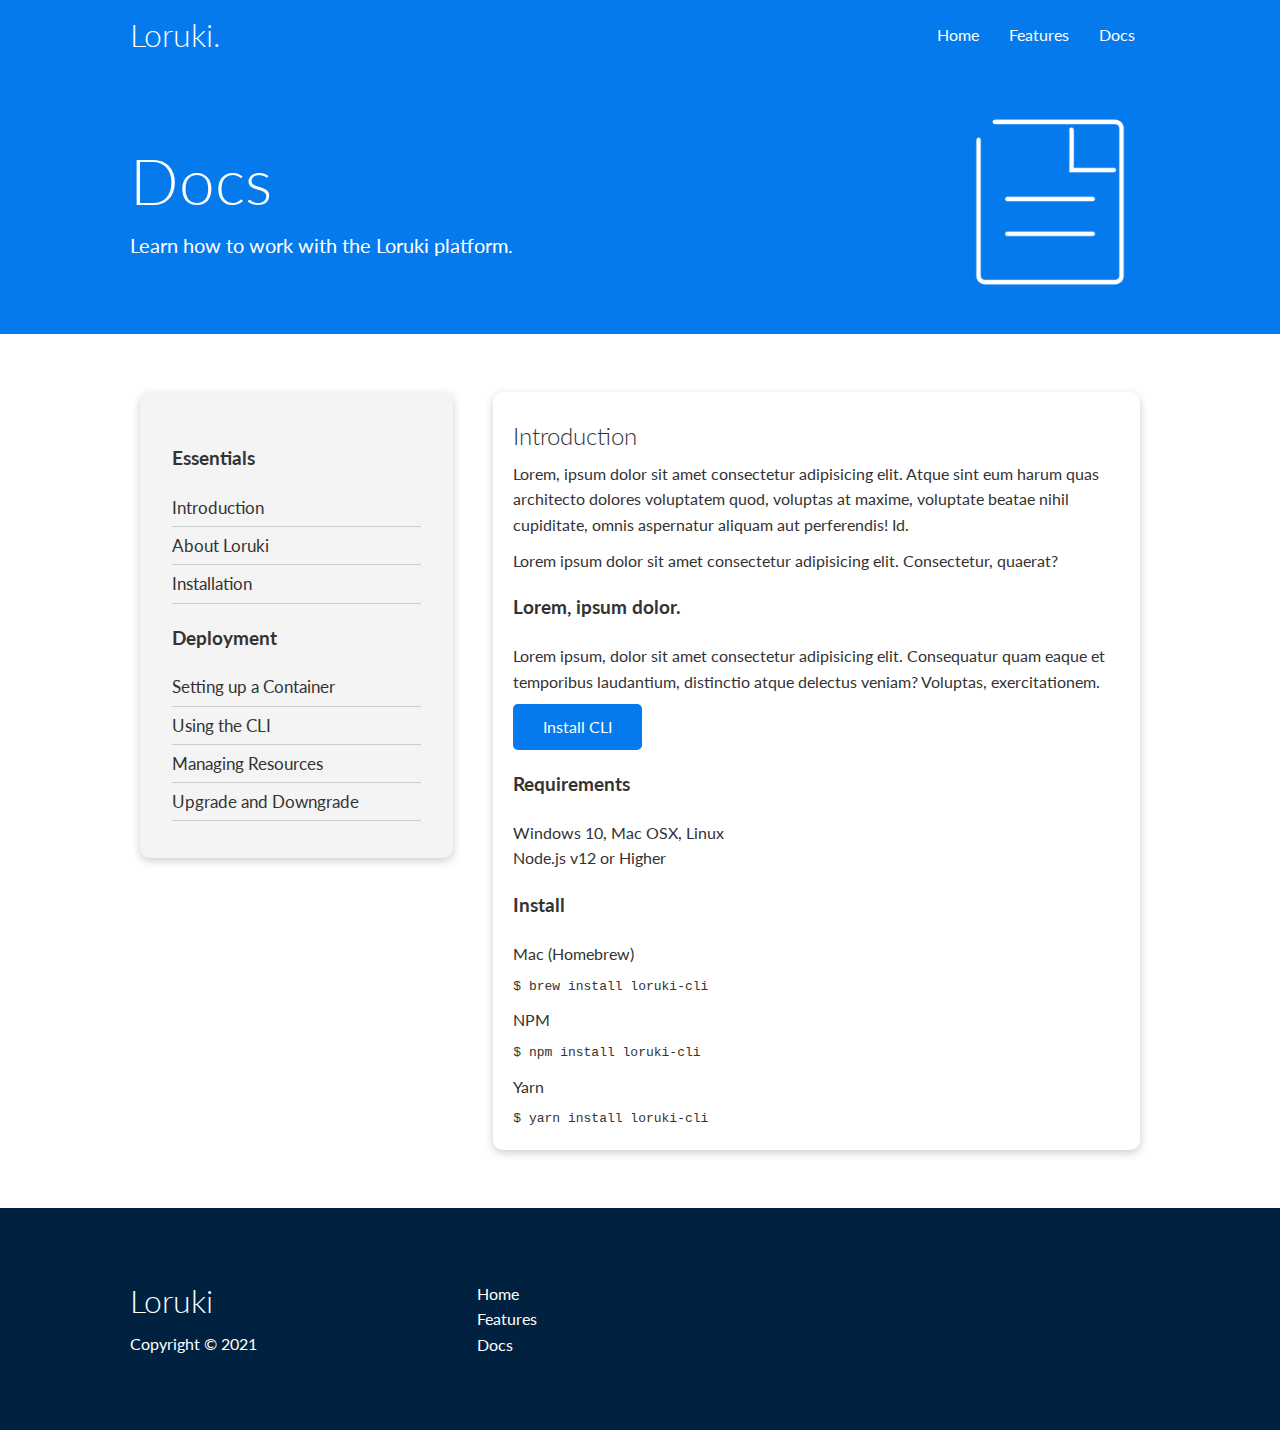
==== docs.html @ a6b39301 "Add docs page" ====
<!DOCTYPE html>
<html lang="en">
  <head>
    <meta charset="utf-8" />
    <meta name="viewport" content="width=device-width, initial-scale=1.0" />
    <link
      rel="stylesheet"
      href="https://cdnjs.cloudflare.com/ajax/libs/font-awesome/5.15.2/css/all.min.css"
      integrity="sha512-HK5fgLBL+xu6dm/Ii3z4xhlSUyZgTT9tuc/hSrtw6uzJOvgRr2a9jyxxT1ely+B+xFAmJKVSTbpM/CuL7qxO8w=="
      crossorigin="anonymous"
    />
    <link rel="stylesheet" type="text/css" href="./css/style.css" />
    <link rel="stylesheet" type="text/css" href="./css/utilities.css" />
    <title>Loruki | Cloud Hosting for Everyone</title>
  </head>
  <body>
    <!-- Navbar -->
    <div class="navbar">
      <div class="container flex">
        <h1 class="logo">Loruki.</h1>
        <nav>
          <ul>
            <li><a href="index.html">Home</a></li>
            <li><a href="features.html">Features</a></li>
            <li><a href="docs.html">Docs</a></li>
          </ul>
        </nav>
      </div>
    </div>

    <!-- Head -->
    <section class="docs-head bg-primary py-3">
      <div class="container grid">
        <div>
          <h1 class="xl">Docs</h1>
          <p class="lead">Learn how to work with the Loruki platform.</p>
        </div>
        <img src="./images/docs.png" alt="" />
      </div>
    </section>

    <!-- Main -->
    <section class="docs-main my-4">
      <div class="container grid">
        <div class="card bg-light p-3">
          <h3 class="my-2">Essentials</h3>
          <nav>
            <ul>
              <li><a href="#">Introduction</a></li>
              <li><a href="#">About Loruki</a></li>
              <li><a href="#">Installation</a></li>
            </ul>
          </nav>
          <h3 class="my-2">Deployment</h3>
          <nav>
            <ul>
              <li><a href="#">Setting up a Container</a></li>
              <li><a href="#">Using the CLI</a></li>
              <li><a href="#">Managing Resources</a></li>
              <li><a href="#">Upgrade and Downgrade</a></li>
            </ul>
          </nav>
        </div>
        <div class="card">
          <h2>Introduction</h2>
          <p>
            Lorem, ipsum dolor sit amet consectetur adipisicing elit. Atque sint
            eum harum quas architecto dolores voluptatem quod, voluptas at
            maxime, voluptate beatae nihil cupiditate, omnis aspernatur aliquam
            aut perferendis! Id.
          </p>
          
          <div class="alert alert-success">
            <i class="fas fa-info"></i>
            <p>
              Lorem ipsum dolor sit amet consectetur adipisicing elit.
              Consectetur, quaerat?
            </p>
          </div>
          
          <h3>Lorem, ipsum dolor.</h3>
          <p>
            Lorem ipsum, dolor sit amet consectetur adipisicing elit.
            Consequatur quam eaque et temporibus laudantium, distinctio atque
            delectus veniam? Voluptas, exercitationem.
          </p>
          <a href="#" class="btn btn-primary">Install CLI</a>

          <h3>Requirements</h3>
          <ul>
            <li>Windows 10, Mac OSX, Linux</li>
            <li>Node.js v12 or Higher</li>
          </ul>

          <h3>Install</h3>
          <p>Mac (Homebrew)</p>
          <pre><code>$ brew install loruki-cli</code></pre>
          <p>NPM</p>
          <pre><code>$ npm install loruki-cli</code></pre>
          <p>Yarn</p>
          <pre><code>$ yarn install loruki-cli</code></pre>
        </div>
      </div>
    </section>

    <!-- Footer -->
    <footer class="footer bg-dark py-5">
      <div class="container grid grid-3">
        <div>
          <h1>Loruki</h1>
          <p>Copyright &copy; 2021</p>
        </div>
        <nav>
          <ul>
            <li><a href="index.html">Home</a></li>
            <li><a href="features.html">Features</a></li>
            <li><a href="docs.html">Docs</a></li>
          </ul>
        </nav>
        <div class="social">
          <a href="#"><i class="fab fa-github fa-2x"></i></a>
          <a href="#"><i class="fab fa-facebook fa-2x"></i></a>
          <a href="#"><i class="fab fa-instagram fa-2x"></i></a>
          <a href="#"><i class="fab fa-twitter fa-2x"></i></a>
        </div>
      </div>
    </footer>
  </body>
</html>
---- css/style.css ----
@import url('https://fonts.googleapis.com/css2?family=Lato:wght@300&display=swap');

:root {
    --primary-color: #047aed;
    --secondary-color: #1c3fa8;
    --dark-color: #002240;
    --light-color: #f4f4f4;
}

* {
    box-sizing: border-box;
    padding: 0;
    margin: 0;
}

body {
    font-family: 'Lato', sans-serif;
    color: #333;
    line-height: 1.6;
}

ul {
    list-style-type: none;
}

a {
    text-decoration: none;
    color: #333;
}

h1, h2 {
    font-weight: 300;
    line-height: 1.2;
    margin: 10px 0;
}

p {
    margin: 10px 0;
}

img {
    width: 100%;
}

/* Navbar */
.navbar {
    background-color: var(--primary-color);
    color: #fff;
    height: 70px;
}

.navbar ul {
    display: flex;
}

.navbar a {
    color: #fff;
    padding: 10px;
    margin: 0 5px;
}

.navbar a:hover {
    border-bottom: 2px #fff solid;
}

.navbar .flex {
    justify-content: space-between;
}

/* Showcase */
.showcase {
    height: 400px;
    background-color: var(--primary-color);
    color: white;
    position: relative;
}

.showcase h1 {
    font-size: 40px;
}

.showcase p {
    margin: 20px 0;
}

.showcase .grid {
    grid-template-columns: 55% 45%;
    gap: 30px;
    overflow: visible;
}

.showcase-form {
    position: relative;
    top: 60px;
    height: 350px;
    width: 400px;
    padding: 40px;
    z-index: 100;
    justify-self: end;
}

.showcase-form .form-control {
    margin: 30px 0;
}

.showcase-form input[type='text'],
.showcase-form input[type='email'] {
    border: 0;
    border-bottom: 1px solid #b4becb;
    width: 100%;
    padding: 3px;
    font-size: 16px;
}

.showcase-form input:focus {
    outline: none;
}

.showcase::after {
    content: '';
    background-color: #fff;
    height: 120px;
    position: absolute;
    bottom: -60px;
    right: 0;
    left: 0;
    transform: skewY(-4deg);
    -webkit-transform: skewY(-4deg);
    -moz-transform: skewY(-4deg);
    -ms-transform: skewY(-4deg);
}

/* Stats */
.stats {
    padding-top: 100px;
}

.stats-heading {
    max-width: 500px;
    margin: auto;
}

.stats .grid h3 {
    font-size: 35px;
}

.stats .grid p {
    font-size: 20px;
    font-weight: bold;
}

/* Cli */
.cli .grid {
    grid-template-columns: repeat(3, 1fr);
    grid-template-rows: repeat(2, 1fr);
}

.cli .grid > *:first-child {
    grid-column: 1 / 3;
    grid-row: 1 / 3;
}

/* Cloud */
.cloud .grid {
    grid-template-columns: 4fr 3fr;
}

/* Languages */
.languages .flex {
    flex-wrap: wrap;
}

.languages .card {
    text-align: center;
    margin: 18px 10px 40px;
    transition: transform 0.2s ease-in;
}

.languages .card h4 {
    font-size: 20px;
    margin-bottom: 10px;
}

.languages .card:hover {
    transform: translateY(-15px);
}

/* Features */
.features-head img {
    width: 200px;
    justify-self: end;
}

.features-sub-head img {
    width: 300px;
    justify-self: end;
}

.features-main .card > i {
    margin-right: 20px;
}

.features-main .grid {
    padding: 30px;
}

.features-main .card:nth-of-type(1) {
    grid-column: 1 / 4;
}

.features-main .card:nth-of-type(2) {
    grid-column: 1 / 3;
}

/* Docs */
.docs-head img {
    width: 200px;
    justify-self: end;
}

.docs-main h3 {
    margin: 20px 0;
}

.docs-main .grid {
    grid-template-columns: 1fr 2fr;
    align-items:  start;
}

.docs-main nav li {
    font-size: 17px;
    padding-bottom: 5px;
    margin-bottom: 5px;
    border-bottom: 1px #ccc solid;
}

.docs-main a:hover {
    font-weight: bold;
}


/* Footer */
.footer .social a {
    display: inline-block;
    margin: 10px 10px;
}

/* Tablets and under */
@media only screen and (max-width: 768px) {
    .grid,
    .showcase .grid,
    .stats .grid,
    .cli .grid,
    .cloud .grid {
        grid-template-columns: 1fr;
        grid-template-rows: 1fr;
    }

    .showcase {
        height: auto;
    }

    .showcase-text {
        text-align: center;
        margin-top: 40px;
    }

    .showcase-form {
        justify-self: center;
        margin: auto;
    }

    .cli .grid > *:first-child {
        grid-column: 1 / 2;
        grid-row: 1 / 2;
    }
}

/* Mobile */
@media only screen and (max-width: 500px) {
    .navbar {
        height: 110px;
    }

    .navbar .flex {
        flex-direction: column;
    }

    .navbar ul {
        padding: 10px;
        background-color: rgba(0,0,0,0.1);
    }
}
---- css/utilities.css ----
.container {
    max-width: 1100px;
    margin: 0 auto;
    overflow: auto;
    padding: 0 40px;
}

.card {
    background-color: #fff;
    color: #333;
    border-radius: 10px;
    box-shadow: 0 3px 10px rgba(0, 0, 0, 0.2);
    padding: 20px;
    margin: 10px;
}

.btn {
    display: inline-block;
    padding: 10px 30px;
    cursor: pointer;
    background-color: var(--primary-color);
    color: #fff;
    border: none;
    border-radius: 5px;
}

.btn-outline {
    background-color: transparent;
    border: 1px #fff solid;
}

.btn:hover {
    transform: scale(.98);
}

/* Backgrounds & colored buttons */
.bg-primary, .btn-primary {
    background-color: var(--primary-color);
    color: #fff;
}

.bg-secondary, .btn-secondary {
    background-color: var(--secondary-color);
    color:#fff;
}

.bg-dark, .btn-dark {
    background-color: var(--dark-color);
    color: #fff;
}

.bg-primary a, .btn-primary a,
.bg-secondary a, .btn-secondary a,
.bg-dark a, .btn-dark a {
    color: #fff;
}

.bg-light, .btn-light {
    background-color: var(--light-color);
    color: #333;
}

/* Text sizes */
.lead {
    font-size: 20px;
}

.sm {
    font-size: 1rem;
}

.md {
    font-size: 2rem;
}

.lg {
    font-size: 3rem;
}

.xl {
    font-size: 4rem;
}

.text-center {
    text-align: center;
}

.flex {
    display: flex;
    justify-content: center;
    align-items: center;    
    height: 100%;
}

.grid {
    display: grid;
    grid-template-columns: repeat(2, 1fr);
    gap: 20px;
    justify-content: center;
    align-items: center;
    height: 100%;
}

.grid-3 {
    grid-template-columns: repeat(3, 1fr);
}

/* Margin */
.my-1 {
    margin: 1rem 0;
}

.my-2 {
    margin: 1.5rem 0;
}

.my-3 {
    margin: 2rem 0;
}

.my-4 {
    margin: 3rem 0;
}

.my-5 {
    margin: 4rem 0;
}

.m-1 {
    margin: 1rem;
}

.m-2 {
    margin: 1.5rem;
}

.m-3 {
    margin: 2rem;
}

.m-4 {
    margin: 3rem;
}

.m-5 {
    margin: 4rem;
}

/* Padding */
.py-1 {
    padding: 1rem 0;
}

.py-2 {
    padding: 1.5rem 0;
}

.py-3 {
    padding: 2rem 0;
}

.py-4 {
    padding: 3rem 0;
}

.py-5 {
    padding: 4rem 0;
}

.p-1 {
    padding: 1rem;
}

.p-2 {
    padding: 1.5rem;
}

.p-3 {
    padding: 2rem;
}

.p-4 {
    padding: 3rem;
}

.p-5 {
    padding: 4rem;
}
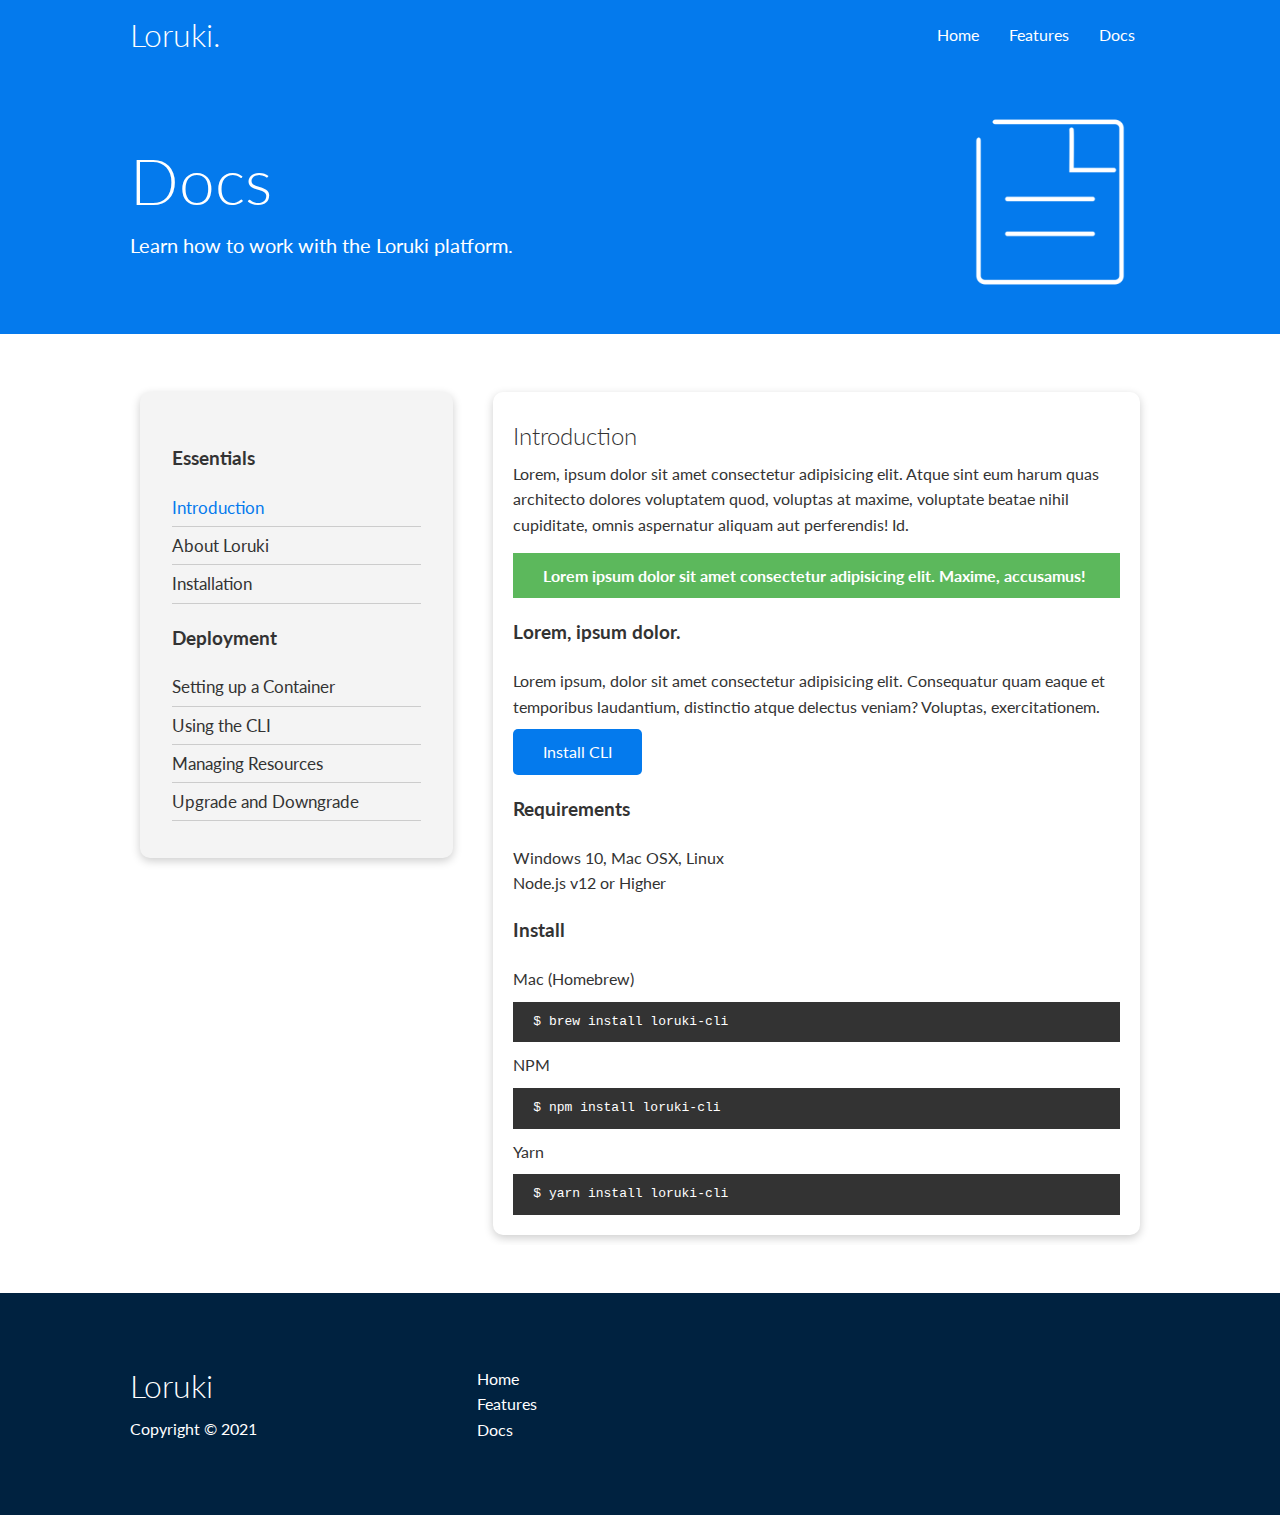
==== commit a4fedaf1: "Style text colors and alerts" ====
--- a/docs.html
+++ b/docs.html
@@ -46,7 +46,7 @@
           <h3 class="my-2">Essentials</h3>
           <nav>
             <ul>
-              <li><a href="#">Introduction</a></li>
+              <li><a class="text-primary" href="#">Introduction</a></li>
               <li><a href="#">About Loruki</a></li>
               <li><a href="#">Installation</a></li>
             </ul>
@@ -72,10 +72,7 @@
           
           <div class="alert alert-success">
             <i class="fas fa-info"></i>
-            <p>
-              Lorem ipsum dolor sit amet consectetur adipisicing elit.
-              Consectetur, quaerat?
-            </p>
+              Lorem ipsum dolor sit amet consectetur adipisicing elit. Maxime, accusamus!
           </div>
           
           <h3>Lorem, ipsum dolor.</h3>
--- a/css/style.css
+++ b/css/style.css
@@ -5,6 +5,8 @@
     --secondary-color: #1c3fa8;
     --dark-color: #002240;
     --light-color: #f4f4f4;
+    --success-color: #5cb85c;
+    --error-color: #d9534f;
 }
 
 * {
@@ -40,6 +42,12 @@
 
 img {
     width: 100%;
+}
+
+code, pre {
+    background: #333;
+    color: #fff;
+    padding: 10px;
 }
 
 /* Navbar */
--- a/css/utilities.css
+++ b/css/utilities.css
@@ -60,6 +60,23 @@
     color: #333;
 }
 
+/* Text colors */
+.text-primary {
+    color: var(--primary-color);
+}
+
+.text-secondary {
+    color: var(--secondary-color);
+}
+
+.text-dark {
+    color: var(--dark-color);
+}
+
+.text-light {
+    color: var(--light-color);
+}
+
 /* Text sizes */
 .lead {
     font-size: 20px;
@@ -105,6 +122,28 @@
     grid-template-columns: repeat(3, 1fr);
 }
 
+/* Alert */
+.alert {
+    background-color: var(--light-color);
+    padding: 10px 20px;
+    font-weight: bold;
+    margin: 15px 0;
+}
+
+.alert i {
+    margin-right: 10px;
+}
+
+.alert-success {
+    background-color: var(--success-color);
+    color: #fff;
+}
+
+.alert-error {
+    background-color: var(--error-color);
+    color: #fff;
+}
+
 /* Margin */
 .my-1 {
     margin: 1rem 0;
